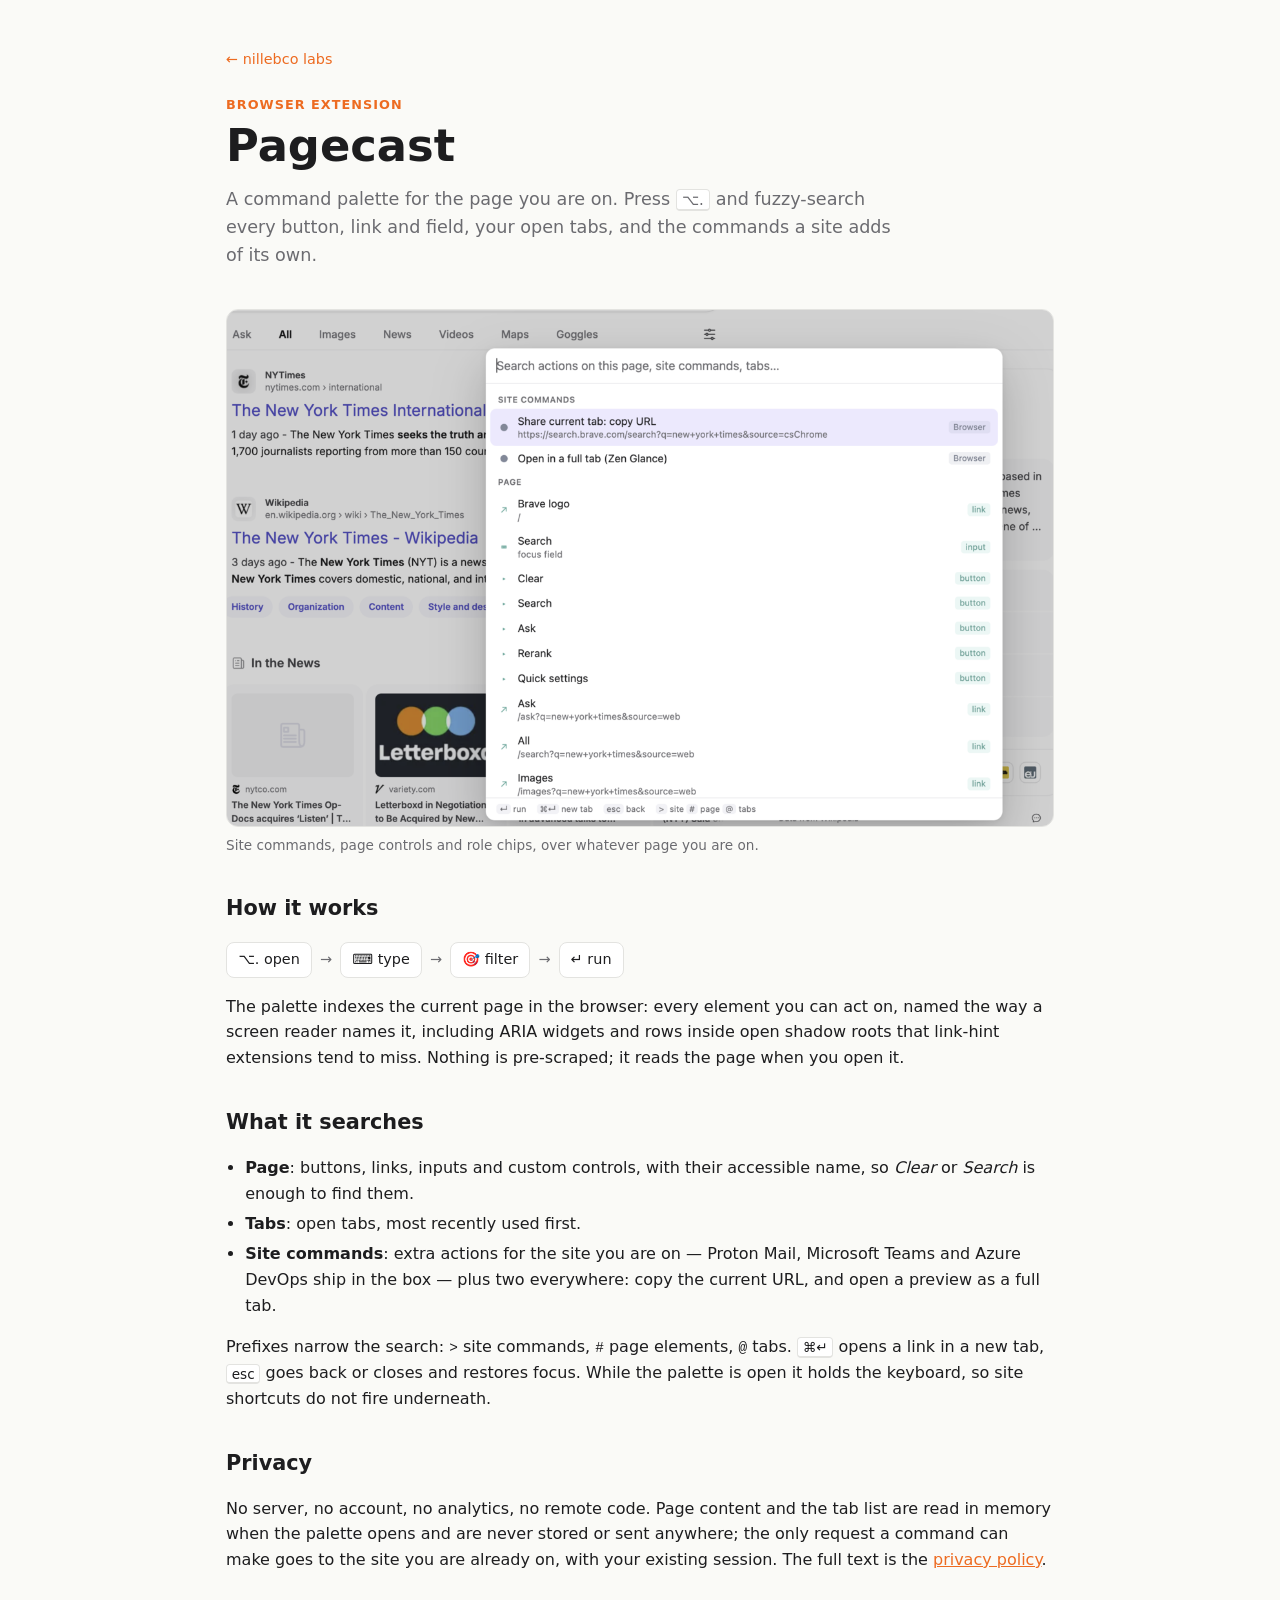
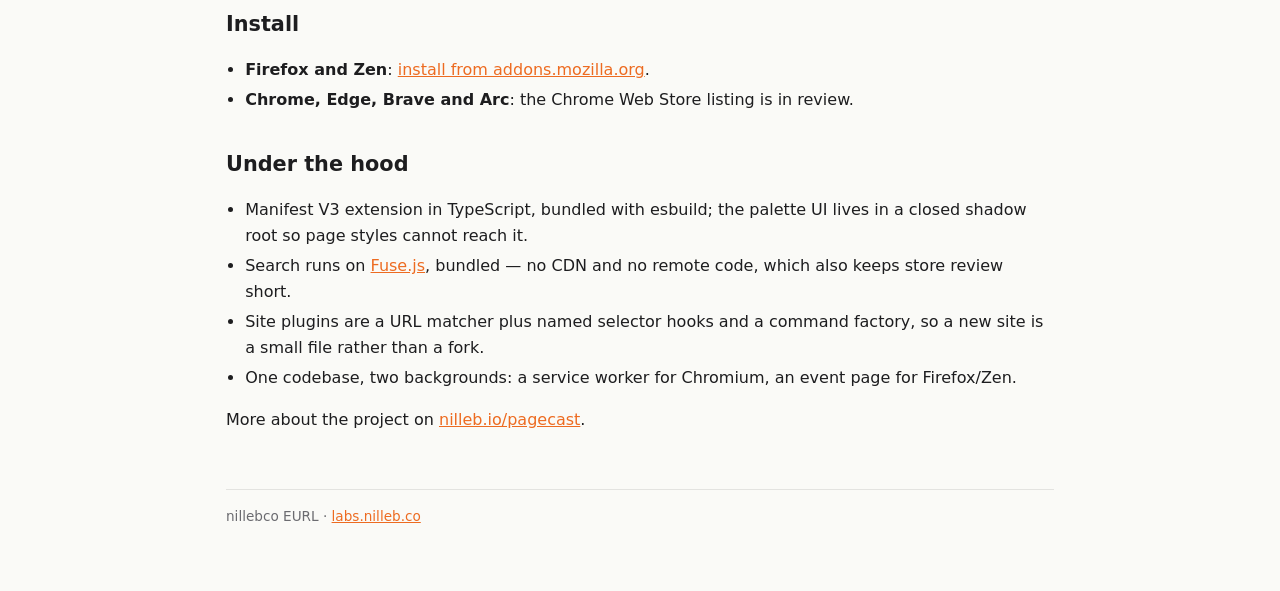
==== pagecast.html @ f9be4487 "feat(pagecast): extension page with screenshot and install links" ====
<!doctype html>
<html lang="en">
<head>
<meta charset="utf-8">
<meta name="viewport" content="width=device-width, initial-scale=1">
<title>Pagecast — nillebco labs</title>
<meta name="description" content="Pagecast is a browser extension: press Alt+Period and fuzzy-search every control on the page, your open tabs, and site-specific commands.">
<link rel="stylesheet" href="assets/labs.css">
</head>
<body>
<main>
  <p class="back"><a href="./">← nillebco labs</a></p>
  <p class="eyebrow">Browser extension</p>
  <h1>Pagecast</h1>
  <p class="lead">A command palette for the page you are on. Press <kbd>⌥.</kbd> and fuzzy-search every button, link and field, your open tabs, and the commands a site adds of its own.</p>

  <figure class="shot">
    <img src="assets/pagecast-palette.png" width="1280" height="800"
         alt="The Pagecast palette open over a search results page: site commands (copy URL, open in a full tab) above page controls (links, inputs, buttons) with role chips on the right, and a footer showing the run, new tab, back and scope keys.">
    <figcaption>Site commands, page controls and role chips, over whatever page you are on.</figcaption>
  </figure>

  <h2>How it works</h2>
  <div class="flow">
    <span>⌥. open</span><span class="arrow">→</span>
    <span>⌨️ type</span><span class="arrow">→</span>
    <span>🎯 filter</span><span class="arrow">→</span>
    <span>↵ run</span>
  </div>
  <p>The palette indexes the current page in the browser: every element you can act on, named the way a screen reader names it, including ARIA widgets and rows inside open shadow roots that link-hint extensions tend to miss. Nothing is pre-scraped; it reads the page when you open it.</p>

  <h2>What it searches</h2>
  <ul class="facts">
    <li><strong>Page</strong>: buttons, links, inputs and custom controls, with their accessible name, so <em>Clear</em> or <em>Search</em> is enough to find them.</li>
    <li><strong>Tabs</strong>: open tabs, most recently used first.</li>
    <li><strong>Site commands</strong>: extra actions for the site you are on — Proton Mail, Microsoft Teams and Azure DevOps ship in the box — plus two everywhere: copy the current URL, and open a preview as a full tab.</li>
  </ul>
  <p>Prefixes narrow the search: <code>&gt;</code> site commands, <code>#</code> page elements, <code>@</code> tabs. <kbd>⌘↵</kbd> opens a link in a new tab, <kbd>esc</kbd> goes back or closes and restores focus. While the palette is open it holds the keyboard, so site shortcuts do not fire underneath.</p>

  <h2>Privacy</h2>
  <p>No server, no account, no analytics, no remote code. Page content and the tab list are read in memory when the palette opens and are never stored or sent anywhere; the only request a command can make goes to the site you are already on, with your existing session. The full text is the <a href="https://nilleb.io/pagecast/privacy/">privacy policy</a>.</p>

  <h2>Install</h2>
  <ul class="facts">
    <li><strong>Firefox and Zen</strong>: <a href="https://addons.mozilla.org/en-US/firefox/addon/98ecd77d880f4642899a/">install from addons.mozilla.org</a>.</li>
    <li><strong>Chrome, Edge, Brave and Arc</strong>: the Chrome Web Store listing is in review.</li>
  </ul>

  <h2>Under the hood</h2>
  <ul class="facts">
    <li>Manifest V3 extension in TypeScript, bundled with esbuild; the palette UI lives in a closed shadow root so page styles cannot reach it.</li>
    <li>Search runs on <a href="https://www.fusejs.io/">Fuse.js</a>, bundled — no CDN and no remote code, which also keeps store review short.</li>
    <li>Site plugins are a URL matcher plus named selector hooks and a command factory, so a new site is a small file rather than a fork.</li>
    <li>One codebase, two backgrounds: a service worker for Chromium, an event page for Firefox/Zen.</li>
  </ul>

  <p>More about the project on <a href="https://nilleb.io/pagecast/">nilleb.io/pagecast</a>.</p>

  <footer>nillebco EURL · <a href="./">labs.nilleb.co</a></footer>
</main>
</body>
</html>
---- assets/labs.css ----
:root {
  --bg: #fafaf7;
  --fg: #1d1d1f;
  --muted: #6b6b70;
  --card: #ffffff;
  --border: #e3e3e0;
  --accent: #ed6b21;
  --accent-soft: #fde9dc;
}
@media (prefers-color-scheme: dark) {
  :root {
    --bg: #161617;
    --fg: #ececec;
    --muted: #9a9aa0;
    --card: #222224;
    --border: #36363a;
    --accent: #ff8a47;
    --accent-soft: #3a261a;
  }
}
* { box-sizing: border-box; }
body {
  margin: 0;
  background: var(--bg);
  color: var(--fg);
  font: 16px/1.6 system-ui, -apple-system, "Segoe UI", sans-serif;
}
main { max-width: 860px; margin: 0 auto; padding: 3rem 16px 4rem; }
a { color: var(--accent); }
.back { margin: 0 0 1.5rem; font-size: .9rem; }
.back a { text-decoration: none; }
.eyebrow { color: var(--accent); font-weight: 600; letter-spacing: .08em; text-transform: uppercase; font-size: .8rem; margin: 0; }
h1 { font-size: clamp(2rem, 5vw, 2.8rem); line-height: 1.15; margin: .3rem 0 .8rem; }
h2 { font-size: 1.3rem; margin: 2.2rem 0 .6rem; }
.lead { color: var(--muted); font-size: 1.1rem; max-width: 60ch; margin: 0 0 2.5rem; }
.grid { display: grid; grid-template-columns: repeat(auto-fit, minmax(260px, 1fr)); gap: 1rem; }
.card {
  display: block; text-decoration: none; color: inherit;
  background: var(--card); border: 1px solid var(--border); border-radius: 14px;
  padding: 1.4rem 1.4rem 1.2rem;
  transition: border-color .15s, transform .15s;
}
a.card:hover { border-color: var(--accent); transform: translateY(-2px); }
.card .icon { font-size: 1.8rem; line-height: 1; }
.card h3 { margin: .7rem 0 .3rem; font-size: 1.15rem; }
.card p { margin: 0 0 .8rem; color: var(--muted); }
.card .more { color: var(--accent); font-weight: 600; font-size: .9rem; }
.tag {
  display: inline-block; background: var(--accent-soft); color: var(--accent);
  border-radius: 999px; padding: .1rem .6rem; font-size: .75rem; font-weight: 600; margin-left: .4rem;
  vertical-align: middle;
}
ul.facts { padding-left: 1.2rem; }
ul.facts li { margin: .3rem 0; }
figure.shot { margin: 0 0 2rem; }
figure.shot img { display: block; width: 100%; height: auto; border: 1px solid var(--border); border-radius: 12px; }
figure.shot figcaption { color: var(--muted); font-size: .85rem; margin-top: .5rem; }
kbd {
  font-family: inherit; font-size: .85em; background: var(--card);
  border: 1px solid var(--border); border-bottom-width: 2px; border-radius: 4px; padding: .05em .35em;
}
code { font-size: .9em; }
.flow { display: flex; flex-wrap: wrap; gap: .5rem; align-items: center; margin: 1rem 0; }
.flow span { background: var(--card); border: 1px solid var(--border); border-radius: 8px; padding: .35rem .7rem; font-size: .9rem; }
.flow .arrow { border: none; background: none; color: var(--muted); padding: 0; }
footer { margin-top: 3.5rem; color: var(--muted); font-size: .85rem; border-top: 1px solid var(--border); padding-top: 1rem; }
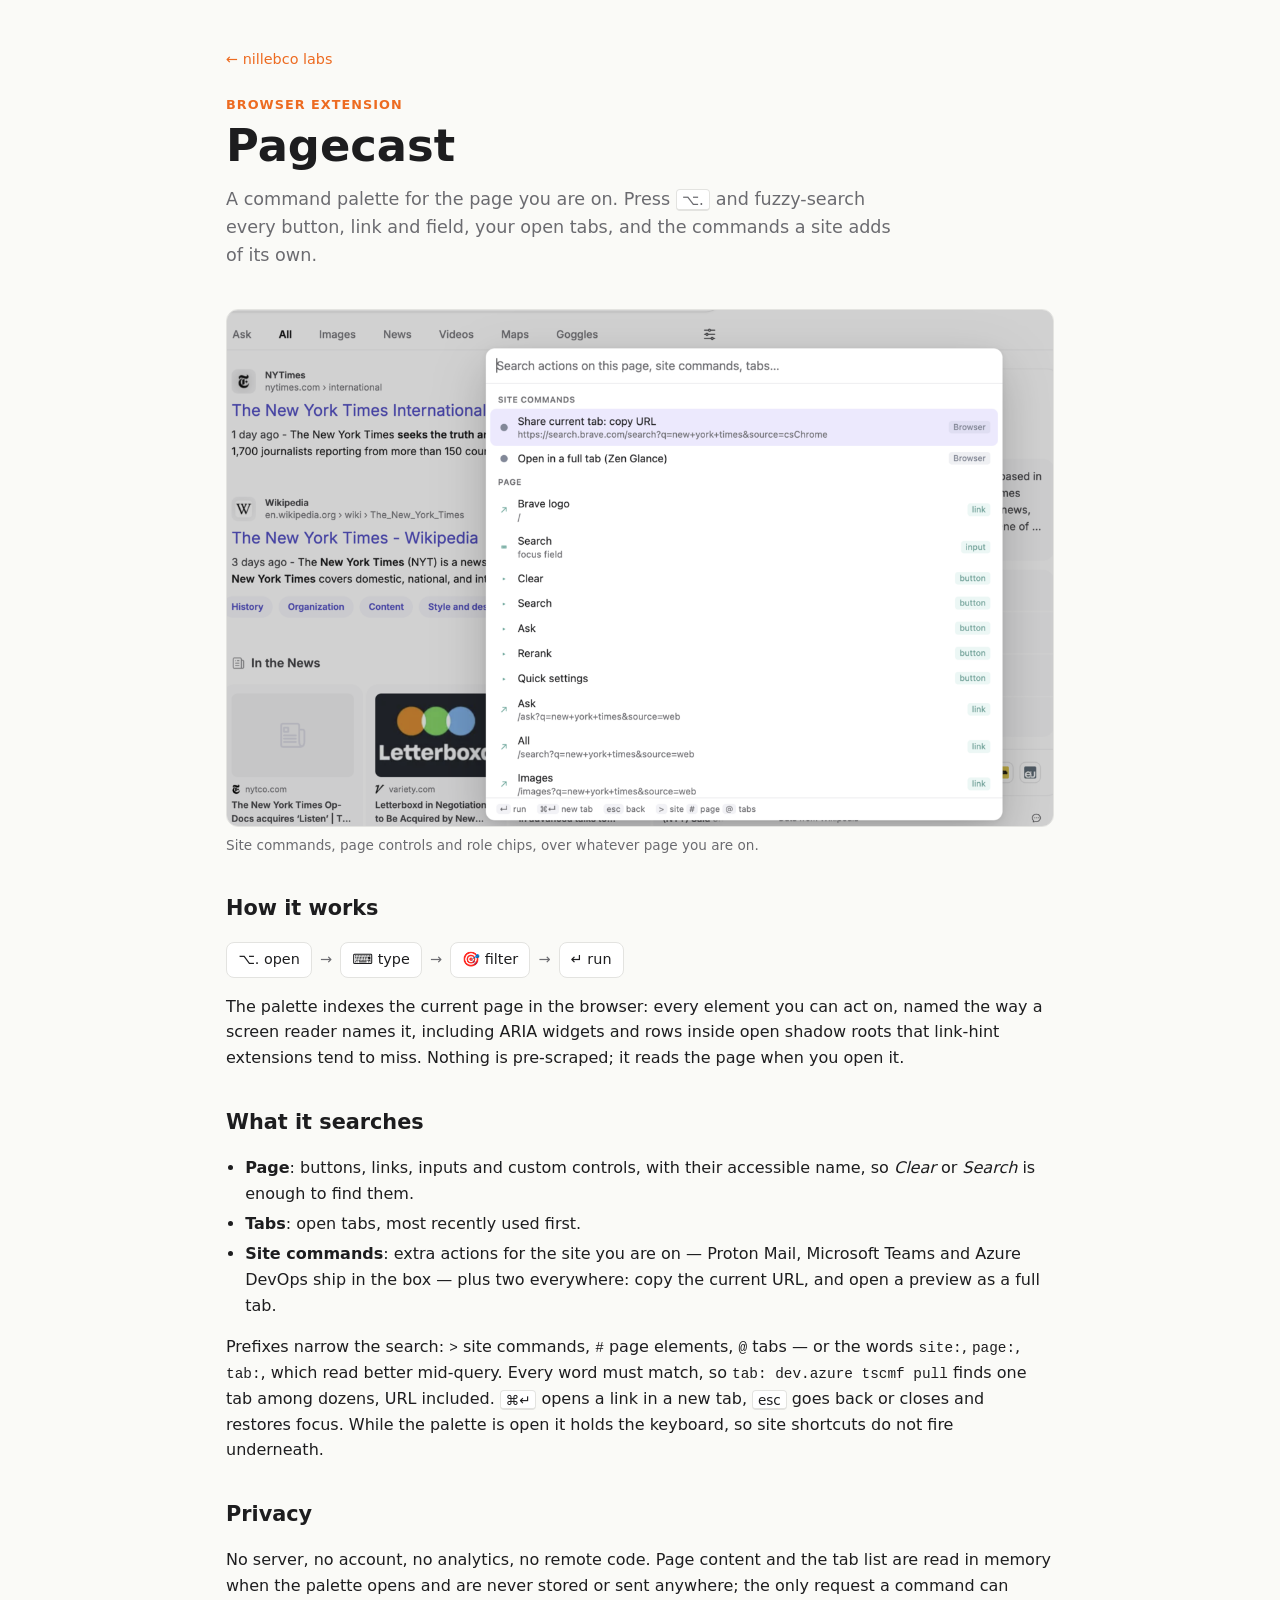
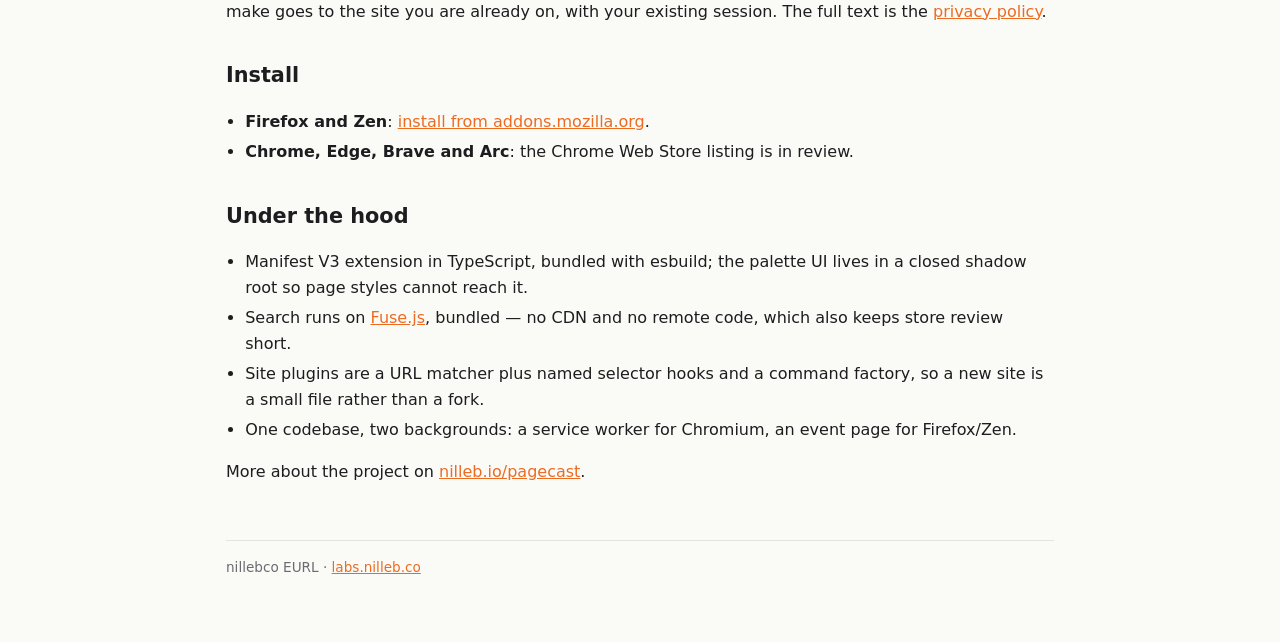
==== commit 077882ce: "docs(pagecast): word scopes and multi-word search" ====
--- a/pagecast.html
+++ b/pagecast.html
@@ -35,7 +35,7 @@
     <li><strong>Tabs</strong>: open tabs, most recently used first.</li>
     <li><strong>Site commands</strong>: extra actions for the site you are on — Proton Mail, Microsoft Teams and Azure DevOps ship in the box — plus two everywhere: copy the current URL, and open a preview as a full tab.</li>
   </ul>
-  <p>Prefixes narrow the search: <code>&gt;</code> site commands, <code>#</code> page elements, <code>@</code> tabs. <kbd>⌘↵</kbd> opens a link in a new tab, <kbd>esc</kbd> goes back or closes and restores focus. While the palette is open it holds the keyboard, so site shortcuts do not fire underneath.</p>
+  <p>Prefixes narrow the search: <code>&gt;</code> site commands, <code>#</code> page elements, <code>@</code> tabs — or the words <code>site:</code>, <code>page:</code>, <code>tab:</code>, which read better mid-query. Every word must match, so <code>tab: dev.azure tscmf pull</code> finds one tab among dozens, URL included. <kbd>⌘↵</kbd> opens a link in a new tab, <kbd>esc</kbd> goes back or closes and restores focus. While the palette is open it holds the keyboard, so site shortcuts do not fire underneath.</p>
 
   <h2>Privacy</h2>
   <p>No server, no account, no analytics, no remote code. Page content and the tab list are read in memory when the palette opens and are never stored or sent anywhere; the only request a command can make goes to the site you are already on, with your existing session. The full text is the <a href="https://nilleb.io/pagecast/privacy/">privacy policy</a>.</p>
--- a/assets/labs.css
+++ b/assets/labs.css
@@ -52,6 +52,7 @@
 }
 ul.facts { padding-left: 1.2rem; }
 ul.facts li { margin: .3rem 0; }
+.section-lead { color: var(--muted); margin: -.2rem 0 1.1rem; max-width: 60ch; }
 figure.shot { margin: 0 0 2rem; }
 figure.shot img { display: block; width: 100%; height: auto; border: 1px solid var(--border); border-radius: 12px; }
 figure.shot figcaption { color: var(--muted); font-size: .85rem; margin-top: .5rem; }
